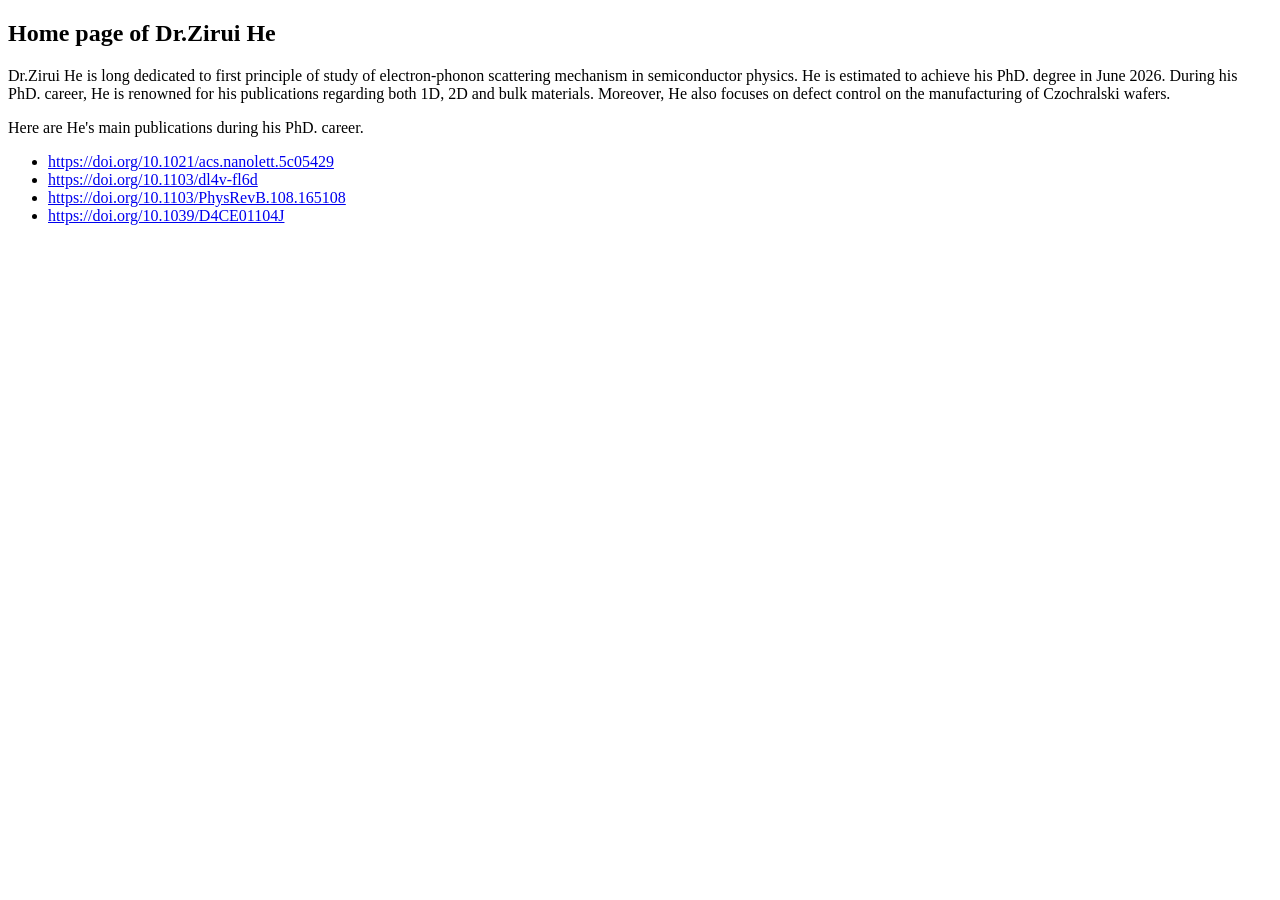
==== zirui/index.html @ 76c14473 "更新 index.html 和 zirui/index.html" ====
<!DOCTYPE html>
<html lang="en">

<head>
    <meta charset="UTF-8">
    <meta name="viewport" content="width=device-width, initial-scale=1.0">
    <title>Home Page of Dr.Zirui He</title>
    <link rel="stylesheet" href="/workspaces/noleft.github.io/style.css">
</head>

<body>
    <h2>
        Home page of Dr.Zirui He
    </h2>
    <p class="left">Dr.Zirui He is long dedicated to first principle of study of electron-phonon scattering mechanism
        in semiconductor physics. He is estimated to achieve his PhD. degree in June 2026. During his PhD. career, He is
        renowned for his
        publications regarding both 1D, 2D and bulk materials. Moreover, He also focuses on defect control on the
        manufacturing of Czochralski wafers.</p>

    <p class="left">Here are He's main publications during his PhD. career. </p>

    <ul>
        <li><a href="https://doi.org/10.1021/acs.nanolett.5c05429"
                target="_blank">https://doi.org/10.1021/acs.nanolett.5c05429</a>
        </li>

        <li><a href="https://doi.org/10.1103/dl4v-fl6d" target="_blank">https://doi.org/10.1103/dl4v-fl6d</a>
        </li>

        <li><a href="https://doi.org/10.1103/PhysRevB.108.165108"
                target="_blank">https://doi.org/10.1103/PhysRevB.108.165108</a>
        </li>

        <li><a href="https://doi.org/10.1039/D4CE01104J" target="_blank">https://doi.org/10.1039/D4CE01104J</a>
        </li>
    </ul>

</body>

</html>
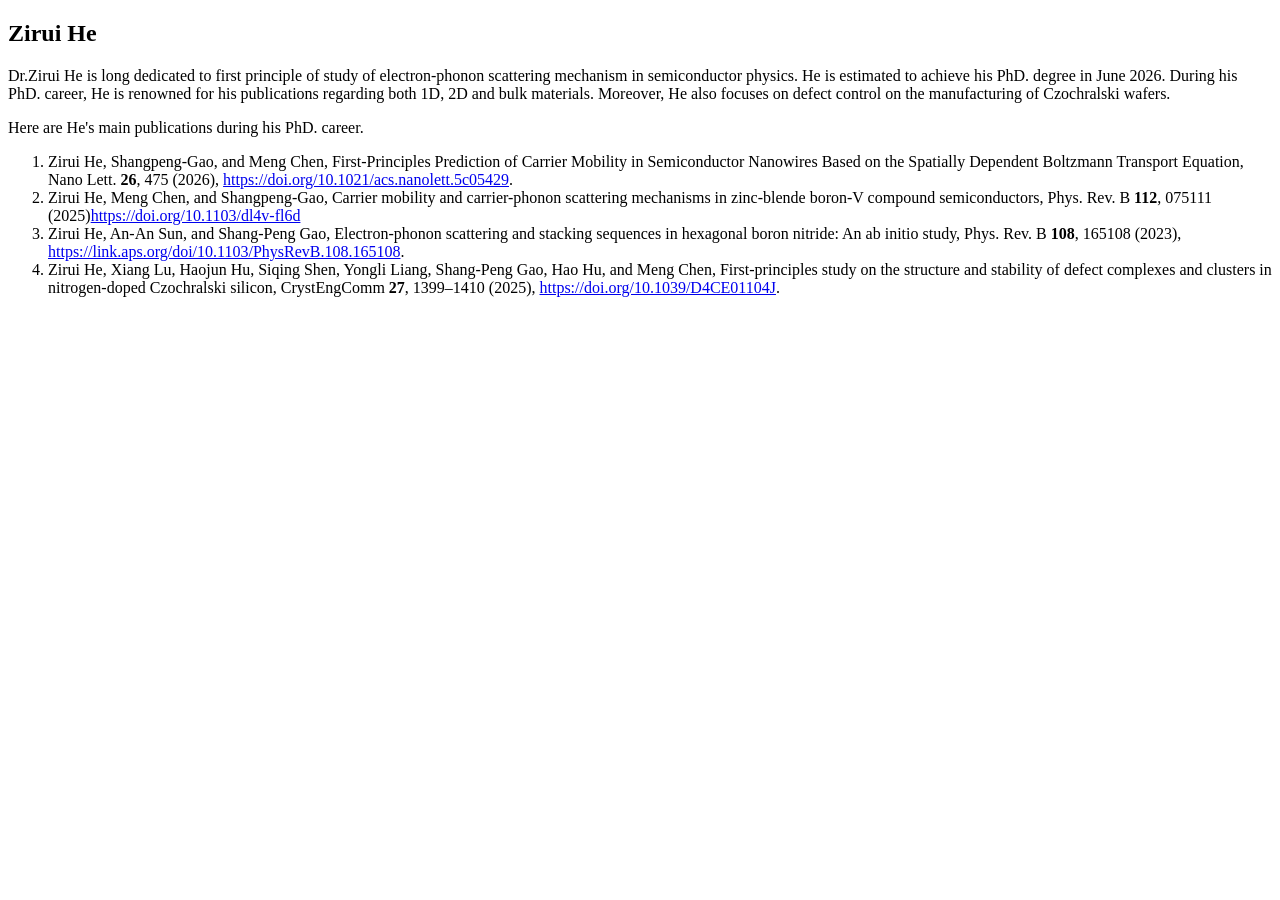
==== commit 4c23dae3: "123" ====
--- a/zirui/index.html
+++ b/zirui/index.html
@@ -4,13 +4,13 @@
 <head>
     <meta charset="UTF-8">
     <meta name="viewport" content="width=device-width, initial-scale=1.0">
-    <title>Home Page of Dr.Zirui He</title>
+    <title>Zirui He</title>
     <link rel="stylesheet" href="/workspaces/noleft.github.io/style.css">
 </head>
 
 <body>
     <h2>
-        Home page of Dr.Zirui He
+        Zirui He
     </h2>
     <p class="left">Dr.Zirui He is long dedicated to first principle of study of electron-phonon scattering mechanism
         in semiconductor physics. He is estimated to achieve his PhD. degree in June 2026. During his PhD. career, He is
@@ -20,21 +20,23 @@
 
     <p class="left">Here are He's main publications during his PhD. career. </p>
 
-    <ul>
-        <li><a href="https://doi.org/10.1021/acs.nanolett.5c05429"
-                target="_blank">https://doi.org/10.1021/acs.nanolett.5c05429</a>
+    <ol>
+        <li>Zirui He, Shangpeng-Gao, and Meng Chen, First-Principles Prediction of Carrier Mobility in Semiconductor
+            Nanowires Based on the Spatially Dependent Boltzmann Transport Equation, Nano Lett. <b>26</b>, 475 (2026),
+            <a href="https://doi.org/10.1021/acs.nanolett.5c05429"
+                target="_blank">https://doi.org/10.1021/acs.nanolett.5c05429</a>.
         </li>
 
-        <li><a href="https://doi.org/10.1103/dl4v-fl6d" target="_blank">https://doi.org/10.1103/dl4v-fl6d</a>
+        <li>Zirui He, Meng Chen, and Shangpeng-Gao, Carrier mobility and carrier-phonon scattering mechanisms in
+            zinc-blende boron-V compound semiconductors, Phys. Rev. B <b>112</b>, 075111 (2025)<a
+                href="https://doi.org/10.1103/dl4v-fl6d" target="_blank">https://doi.org/10.1103/dl4v-fl6d</a>
         </li>
 
-        <li><a href="https://doi.org/10.1103/PhysRevB.108.165108"
-                target="_blank">https://doi.org/10.1103/PhysRevB.108.165108</a>
+        <li>Zirui He, An-An Sun, and Shang-Peng Gao, Electron-phonon scattering and stacking sequences in hexagonal boron nitride: An ab initio study, Phys. Rev. B <b>108</b>, 165108 (2023), <a href="https://link.aps.org/doi/10.1103/PhysRevB.108.165108" target="_blank">https://link.aps.org/doi/10.1103/PhysRevB.108.165108</a>.
         </li>
 
-        <li><a href="https://doi.org/10.1039/D4CE01104J" target="_blank">https://doi.org/10.1039/D4CE01104J</a>
-        </li>
-    </ul>
+        <li>Zirui He, Xiang Lu, Haojun Hu, Siqing Shen, Yongli Liang, Shang-Peng Gao, Hao Hu, and Meng Chen, First-principles study on the structure and stability of defect complexes and clusters in nitrogen-doped Czochralski silicon, CrystEngComm <b>27</b>, 1399–1410 (2025), <a href="https://doi.org/10.1039/D4CE01104J" target="_blank">https://doi.org/10.1039/D4CE01104J</a>.</li>
+    </ol>
 
 </body>
 
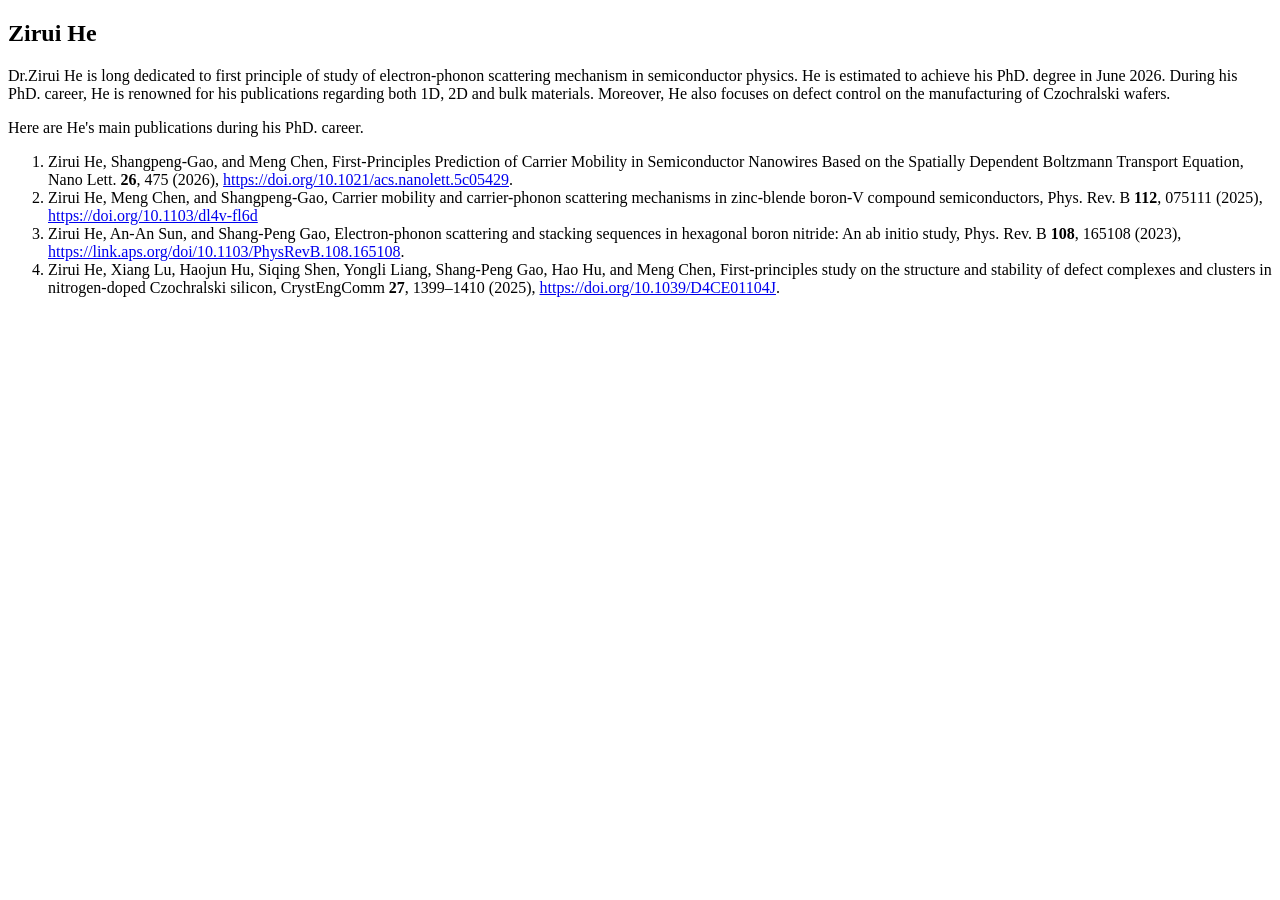
==== commit 7949d661: "123" ====
--- a/zirui/index.html
+++ b/zirui/index.html
@@ -5,7 +5,7 @@
     <meta charset="UTF-8">
     <meta name="viewport" content="width=device-width, initial-scale=1.0">
     <title>Zirui He</title>
-    <link rel="stylesheet" href="/workspaces/noleft.github.io/style.css">
+    <link rel="stylesheet" href="main/style.css">
 </head>
 
 <body>
@@ -28,7 +28,7 @@
         </li>
 
         <li>Zirui He, Meng Chen, and Shangpeng-Gao, Carrier mobility and carrier-phonon scattering mechanisms in
-            zinc-blende boron-V compound semiconductors, Phys. Rev. B <b>112</b>, 075111 (2025)<a
+            zinc-blende boron-V compound semiconductors, Phys. Rev. B <b>112</b>, 075111 (2025), <a
                 href="https://doi.org/10.1103/dl4v-fl6d" target="_blank">https://doi.org/10.1103/dl4v-fl6d</a>
         </li>
 
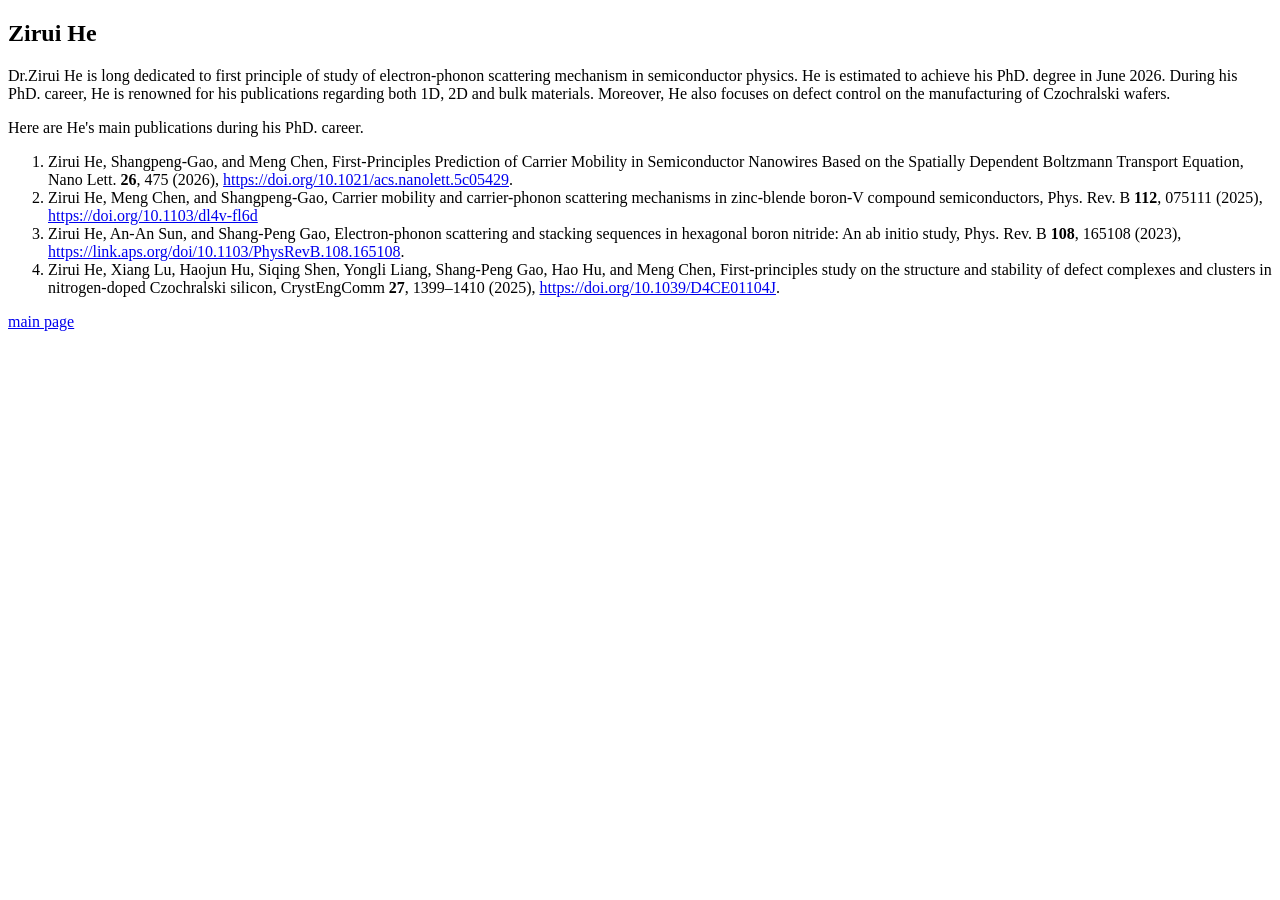
==== commit af8473ee: "321" ====
--- a/zirui/index.html
+++ b/zirui/index.html
@@ -38,6 +38,9 @@
         <li>Zirui He, Xiang Lu, Haojun Hu, Siqing Shen, Yongli Liang, Shang-Peng Gao, Hao Hu, and Meng Chen, First-principles study on the structure and stability of defect complexes and clusters in nitrogen-doped Czochralski silicon, CrystEngComm <b>27</b>, 1399–1410 (2025), <a href="https://doi.org/10.1039/D4CE01104J" target="_blank">https://doi.org/10.1039/D4CE01104J</a>.</li>
     </ol>
 
+    <div class="back-to-main">
+        <a href="../index.html" aria-label="main page">main page</a>
+    </div>
 </body>
 
 </html>
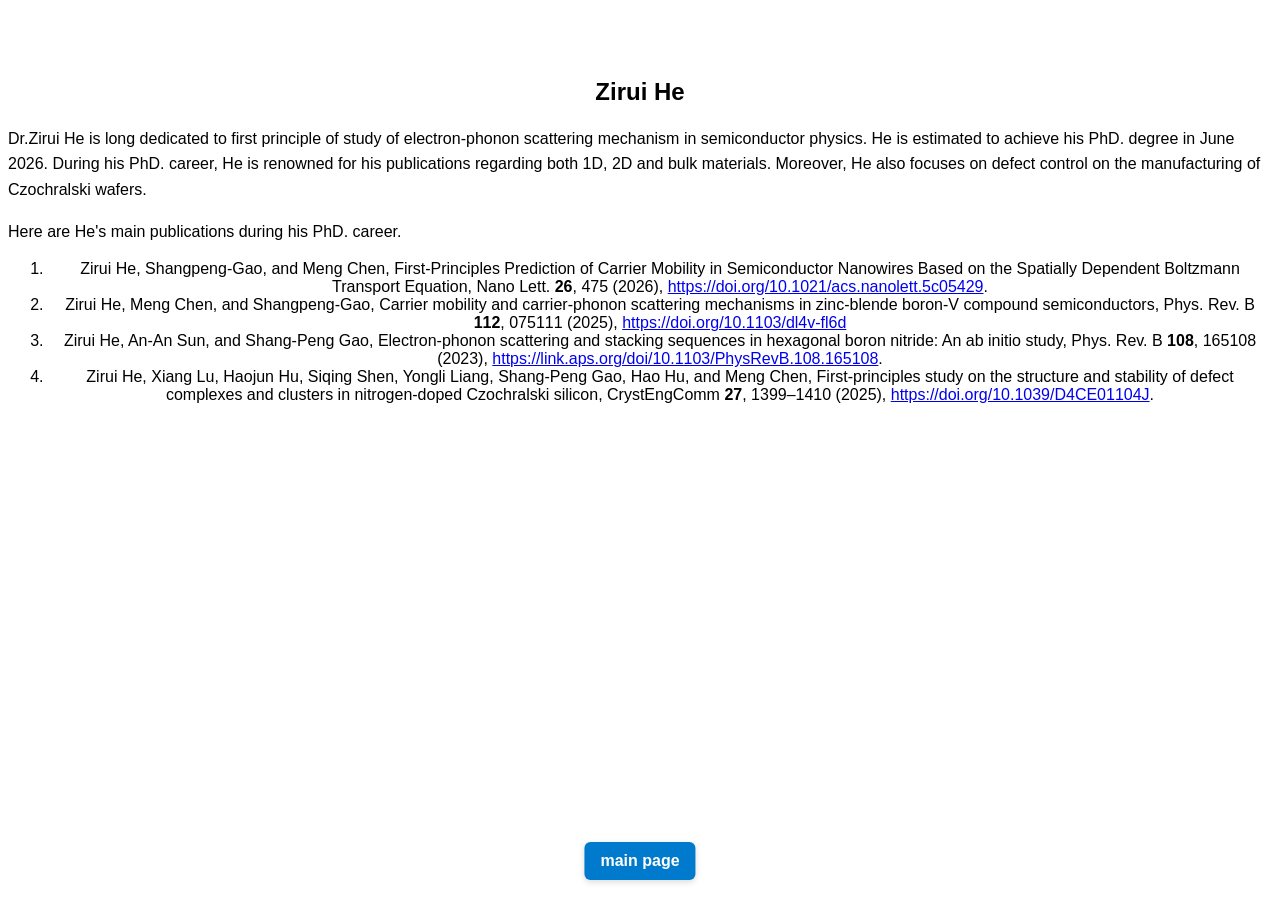
==== commit 0f4e6c7b: "change" ====
--- a/zirui/index.html
+++ b/zirui/index.html
@@ -5,7 +5,7 @@
     <meta charset="UTF-8">
     <meta name="viewport" content="width=device-width, initial-scale=1.0">
     <title>Zirui He</title>
-    <link rel="stylesheet" href="main/style.css">
+    <link rel="stylesheet" href="../style.css">
 </head>
 
 <body>
@@ -32,10 +32,16 @@
                 href="https://doi.org/10.1103/dl4v-fl6d" target="_blank">https://doi.org/10.1103/dl4v-fl6d</a>
         </li>
 
-        <li>Zirui He, An-An Sun, and Shang-Peng Gao, Electron-phonon scattering and stacking sequences in hexagonal boron nitride: An ab initio study, Phys. Rev. B <b>108</b>, 165108 (2023), <a href="https://link.aps.org/doi/10.1103/PhysRevB.108.165108" target="_blank">https://link.aps.org/doi/10.1103/PhysRevB.108.165108</a>.
+        <li>Zirui He, An-An Sun, and Shang-Peng Gao, Electron-phonon scattering and stacking sequences in hexagonal
+            boron nitride: An ab initio study, Phys. Rev. B <b>108</b>, 165108 (2023), <a
+                href="https://link.aps.org/doi/10.1103/PhysRevB.108.165108"
+                target="_blank">https://link.aps.org/doi/10.1103/PhysRevB.108.165108</a>.
         </li>
 
-        <li>Zirui He, Xiang Lu, Haojun Hu, Siqing Shen, Yongli Liang, Shang-Peng Gao, Hao Hu, and Meng Chen, First-principles study on the structure and stability of defect complexes and clusters in nitrogen-doped Czochralski silicon, CrystEngComm <b>27</b>, 1399–1410 (2025), <a href="https://doi.org/10.1039/D4CE01104J" target="_blank">https://doi.org/10.1039/D4CE01104J</a>.</li>
+        <li>Zirui He, Xiang Lu, Haojun Hu, Siqing Shen, Yongli Liang, Shang-Peng Gao, Hao Hu, and Meng Chen,
+            First-principles study on the structure and stability of defect complexes and clusters in nitrogen-doped
+            Czochralski silicon, CrystEngComm <b>27</b>, 1399–1410 (2025), <a href="https://doi.org/10.1039/D4CE01104J"
+                target="_blank">https://doi.org/10.1039/D4CE01104J</a>.</li>
     </ol>
 
     <div class="back-to-main">
--- a/style.css
+++ b/style.css
@@ -0,0 +1,77 @@
+body {
+    background-color: #ffffff;
+    /* 背景灰白 */
+    text-align: center;
+    /* 文字居中 */
+    font-family: "Arial", sans-serif;
+    /* 字体 */
+    padding-top: 50px;
+}
+
+h1 {
+    color: #ff5722;
+    /* 标题橙色 */
+}
+
+button {
+    padding: 10px 20px;
+    background-color: #007BFF;
+    color: white;
+    border: none;
+    border-radius: 5px;
+}
+
+.justify {
+    text-align: justify;
+    /* 核心属性：开启两端对齐 */
+    line-height: 1.6;
+    /* 建议：配合适当的行高，阅读体验更好 */
+}
+
+.left {
+    text-align: left;
+    /* 核心属性：强制左对齐 */
+    line-height: 1.6;
+}
+/* 可移至 main/style.css */
+.back-to-main {
+    position: fixed;
+    bottom: max(20px, env(safe-area-inset-bottom));
+    left: 50%;
+    transform: translateX(-50%);
+    z-index: 1000;
+    pointer-events: auto;
+}
+
+.back-to-main a {
+    display: inline-block;
+    background: #007acc;
+    color: #fff;
+    text-decoration: none;
+    padding: 10px 16px;
+    border-radius: 6px;
+    font-weight: 600;
+    box-shadow: 0 2px 6px rgba(0,0,0,0.15);
+    transition: background .15s ease, transform .08s ease;
+    cursor: pointer;
+}
+
+.back-to-main a:hover,
+.back-to-main a:active {
+    background: #005fa3;
+    transform: translateY(-1px);
+}
+
+.back-to-main a:focus,
+.back-to-main a:focus-visible {
+    outline: 3px solid rgba(0,122,204,0.25);
+    outline-offset: 2px;
+}
+
+/* 小屏幕时适当缩小按钮 */
+@media (max-width: 420px) {
+    .back-to-main a {
+        padding: 8px 12px;
+        font-size: 14px;
+    }
+}
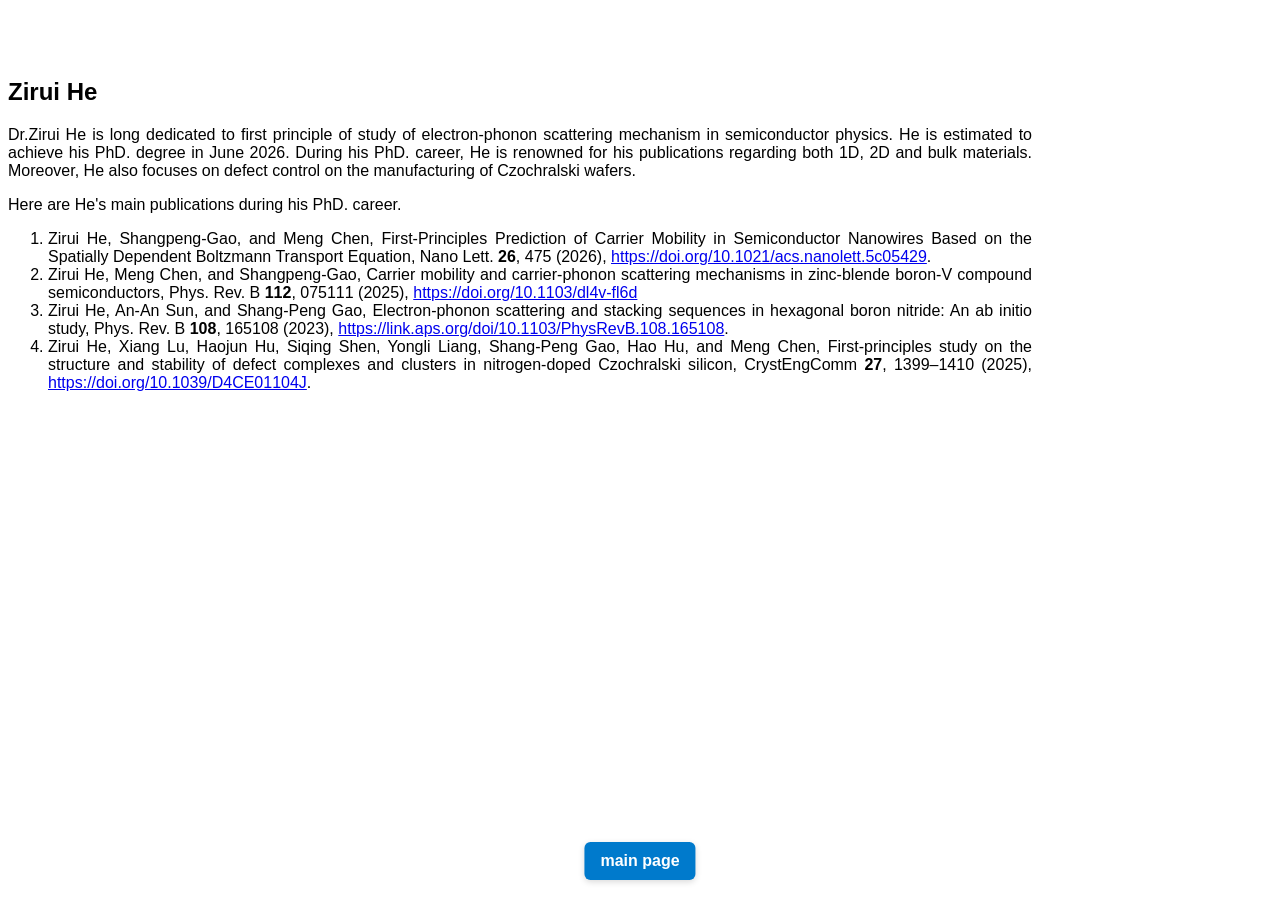
==== commit c2992248: "123" ====
--- a/zirui/index.html
+++ b/zirui/index.html
@@ -3,7 +3,7 @@
 
 <head>
     <meta charset="UTF-8">
-    <meta name="viewport" content="width=device-width, initial-scale=1.0">
+    <meta name="viewport" content=" initial-scale=1.0">
     <title>Zirui He</title>
     <link rel="stylesheet" href="../style.css">
 </head>
@@ -12,13 +12,13 @@
     <h2>
         Zirui He
     </h2>
-    <p class="left">Dr.Zirui He is long dedicated to first principle of study of electron-phonon scattering mechanism
+    <p>Dr.Zirui He is long dedicated to first principle of study of electron-phonon scattering mechanism
         in semiconductor physics. He is estimated to achieve his PhD. degree in June 2026. During his PhD. career, He is
         renowned for his
         publications regarding both 1D, 2D and bulk materials. Moreover, He also focuses on defect control on the
         manufacturing of Czochralski wafers.</p>
 
-    <p class="left">Here are He's main publications during his PhD. career. </p>
+    <p>Here are He's main publications during his PhD. career. </p>
 
     <ol>
         <li>Zirui He, Shangpeng-Gao, and Meng Chen, First-Principles Prediction of Carrier Mobility in Semiconductor
--- a/style.css
+++ b/style.css
@@ -1,11 +1,12 @@
 body {
     background-color: #ffffff;
     /* 背景灰白 */
-    text-align: center;
+    text-align: justify;
     /* 文字居中 */
     font-family: "Arial", sans-serif;
     /* 字体 */
     padding-top: 50px;
+    width: 80%;
 }
 
 h1 {
@@ -33,6 +34,7 @@
     /* 核心属性：强制左对齐 */
     line-height: 1.6;
 }
+
 /* 可移至 main/style.css */
 .back-to-main {
     position: fixed;
@@ -51,7 +53,7 @@
     padding: 10px 16px;
     border-radius: 6px;
     font-weight: 600;
-    box-shadow: 0 2px 6px rgba(0,0,0,0.15);
+    box-shadow: 0 2px 6px rgba(0, 0, 0, 0.15);
     transition: background .15s ease, transform .08s ease;
     cursor: pointer;
 }
@@ -64,7 +66,7 @@
 
 .back-to-main a:focus,
 .back-to-main a:focus-visible {
-    outline: 3px solid rgba(0,122,204,0.25);
+    outline: 3px solid rgba(0, 122, 204, 0.25);
     outline-offset: 2px;
 }
 
@@ -74,4 +76,4 @@
         padding: 8px 12px;
         font-size: 14px;
     }
-}
+}
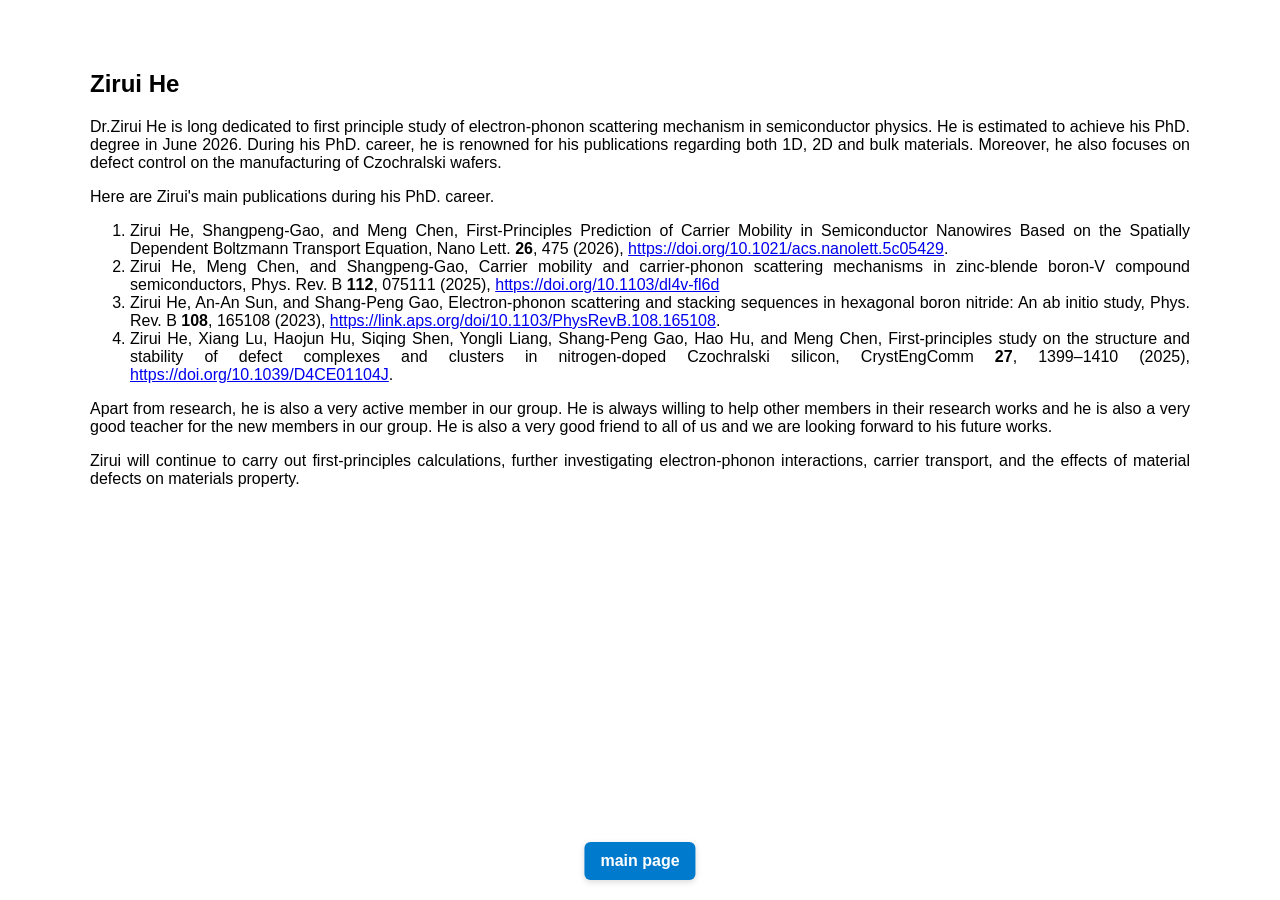
==== commit 645852be: "123" ====
--- a/zirui/index.html
+++ b/zirui/index.html
@@ -12,13 +12,13 @@
     <h2>
         Zirui He
     </h2>
-    <p>Dr.Zirui He is long dedicated to first principle of study of electron-phonon scattering mechanism
-        in semiconductor physics. He is estimated to achieve his PhD. degree in June 2026. During his PhD. career, He is
+    <p>Dr.Zirui He is long dedicated to first principle study of electron-phonon scattering mechanism
+        in semiconductor physics. He is estimated to achieve his PhD. degree in June 2026. During his PhD. career, he is
         renowned for his
-        publications regarding both 1D, 2D and bulk materials. Moreover, He also focuses on defect control on the
+        publications regarding both 1D, 2D and bulk materials. Moreover, he also focuses on defect control on the
         manufacturing of Czochralski wafers.</p>
 
-    <p>Here are He's main publications during his PhD. career. </p>
+    <p>Here are Zirui's main publications during his PhD. career. </p>
 
     <ol>
         <li>Zirui He, Shangpeng-Gao, and Meng Chen, First-Principles Prediction of Carrier Mobility in Semiconductor
@@ -44,6 +44,14 @@
                 target="_blank">https://doi.org/10.1039/D4CE01104J</a>.</li>
     </ol>
 
+    <p>
+        Apart from research, he is also a very active member in our group. He is always willing to help other members in their research works and he is also a very good teacher for the new members in our group. He is also a very good friend to all of us and we are looking forward to his future works.
+    </p>
+    <p>
+        Zirui will continue to carry out first-principles calculations, further investigating electron-phonon interactions, carrier transport, and the effects of material defects on materials property.
+    </p>
+
+
     <div class="back-to-main">
         <a href="../index.html" aria-label="main page">main page</a>
     </div>
--- a/style.css
+++ b/style.css
@@ -6,7 +6,10 @@
     font-family: "Arial", sans-serif;
     /* 字体 */
     padding-top: 50px;
-    width: 80%;
+    margin: 0 auto; /* 水平居中 */
+    max-width: 1100px; /* 可选：在大屏幕限制最大宽度 */
+    box-sizing: border-box; /* 使 padding 包含在宽度内 */
+    min-width: 320px; /* 可选：防止过窄 */
 }
 
 h1 {
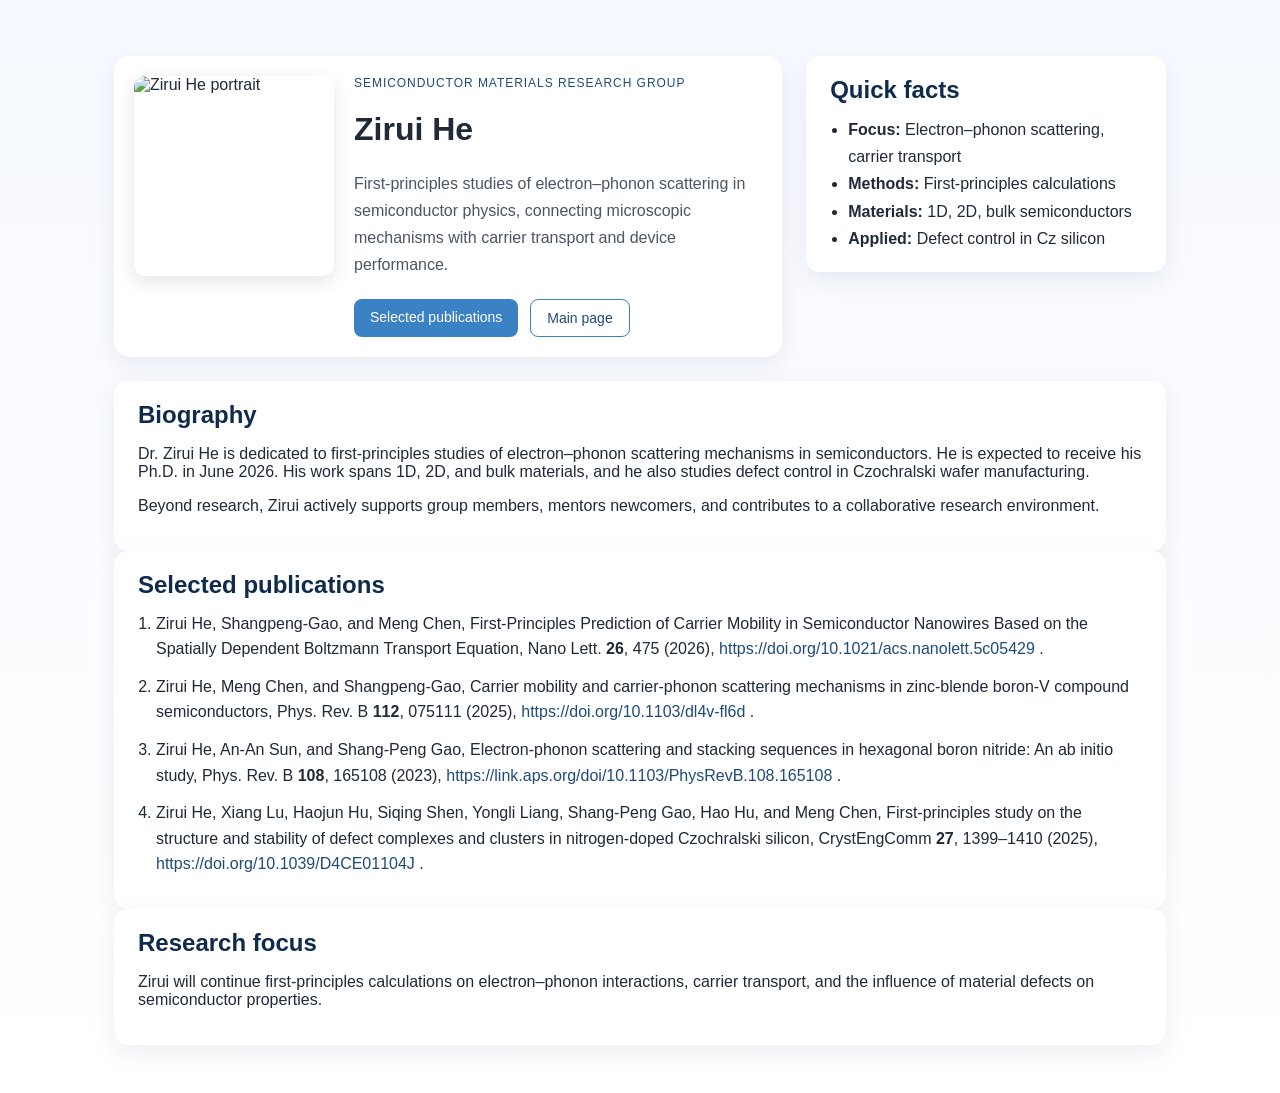
==== commit ffff7a9e: "Update profile page structure and content Refactored the structure of the profile page to improve la" ====
--- a/zirui/index.html
+++ b/zirui/index.html
@@ -1,60 +1,98 @@
 <!DOCTYPE html>
 <html lang="en">
-
 <head>
-    <meta charset="UTF-8">
-    <meta name="viewport" content=" initial-scale=1.0">
+    <meta charset="UTF-8" />
+    <meta name="viewport" content="initial-scale=1.0" />
     <title>Zirui He</title>
-    <link rel="stylesheet" href="../style.css">
+    <link rel="stylesheet" href="../style.css" />
 </head>
 
 <body>
-    <h2>
-        Zirui He
-    </h2>
-    <p>Dr.Zirui He is long dedicated to first principle study of electron-phonon scattering mechanism
-        in semiconductor physics. He is estimated to achieve his PhD. degree in June 2026. During his PhD. career, he is
-        renowned for his
-        publications regarding both 1D, 2D and bulk materials. Moreover, he also focuses on defect control on the
-        manufacturing of Czochralski wafers.</p>
+    <header class="profile-header">
+        <div class="profile-card">
+            <img src="1.jpeg" alt="Zirui He portrait" />
+            <div>
+                <p class="eyebrow">Semiconductor Materials Research Group</p>
+                <h1>Zirui He</h1>
+                <p class="lead">
+                    First-principles studies of electron–phonon scattering in semiconductor physics,
+                    connecting microscopic mechanisms with carrier transport and device performance.
+                </p>
+                <div class="hero-actions">
+                    <a class="btn" href="#publications">Selected publications</a>
+                    <a class="btn ghost" href="../index.html">Main page</a>
+                </div>
+            </div>
+        </div>
 
-    <p>Here are Zirui's main publications during his PhD. career. </p>
+        <aside class="profile-facts card">
+            <h2>Quick facts</h2>
+            <ul class="facts-list">
+                <li><strong>Focus:</strong> Electron–phonon scattering, carrier transport</li>
+                <li><strong>Methods:</strong> First-principles calculations</li>
+                <li><strong>Materials:</strong> 1D, 2D, bulk semiconductors</li>
+                <li><strong>Applied:</strong> Defect control in Cz silicon</li>
+            </ul>
+        </aside>
+    </header>
 
-    <ol>
-        <li>Zirui He, Shangpeng-Gao, and Meng Chen, First-Principles Prediction of Carrier Mobility in Semiconductor
-            Nanowires Based on the Spatially Dependent Boltzmann Transport Equation, Nano Lett. <b>26</b>, 475 (2026),
-            <a href="https://doi.org/10.1021/acs.nanolett.5c05429"
-                target="_blank">https://doi.org/10.1021/acs.nanolett.5c05429</a>.
-        </li>
+    <main class="content">
+        <section class="card">
+            <h2>Biography</h2>
+            <p>
+                Dr. Zirui He is dedicated to first-principles studies of electron–phonon scattering mechanisms in
+                semiconductors. He is expected to receive his Ph.D. in June 2026. His work spans 1D, 2D, and bulk
+                materials, and he also studies defect control in Czochralski wafer manufacturing.
+            </p>
+            <p>
+                Beyond research, Zirui actively supports group members, mentors newcomers, and contributes to a
+                collaborative research environment.
+            </p>
+        </section>
 
-        <li>Zirui He, Meng Chen, and Shangpeng-Gao, Carrier mobility and carrier-phonon scattering mechanisms in
-            zinc-blende boron-V compound semiconductors, Phys. Rev. B <b>112</b>, 075111 (2025), <a
-                href="https://doi.org/10.1103/dl4v-fl6d" target="_blank">https://doi.org/10.1103/dl4v-fl6d</a>
-        </li>
+        <section id="publications" class="card">
+            <h2>Selected publications</h2>
+            <ol class="pub-list">
+                <li>
+                    Zirui He, Shangpeng-Gao, and Meng Chen, First-Principles Prediction of Carrier Mobility in
+                    Semiconductor Nanowires Based on the Spatially Dependent Boltzmann Transport Equation, Nano Lett.
+                    <b>26</b>, 475 (2026),
+                    <a href="https://doi.org/10.1021/acs.nanolett.5c05429" target="_blank" rel="noreferrer">
+                        https://doi.org/10.1021/acs.nanolett.5c05429
+                    </a>.
+                </li>
+                <li>
+                    Zirui He, Meng Chen, and Shangpeng-Gao, Carrier mobility and carrier-phonon scattering mechanisms in
+                    zinc-blende boron-V compound semiconductors, Phys. Rev. B <b>112</b>, 075111 (2025),
+                    <a href="https://doi.org/10.1103/dl4v-fl6d" target="_blank" rel="noreferrer">
+                        https://doi.org/10.1103/dl4v-fl6d
+                    </a>.
+                </li>
+                <li>
+                    Zirui He, An-An Sun, and Shang-Peng Gao, Electron-phonon scattering and stacking sequences in
+                    hexagonal boron nitride: An ab initio study, Phys. Rev. B <b>108</b>, 165108 (2023),
+                    <a href="https://link.aps.org/doi/10.1103/PhysRevB.108.165108" target="_blank" rel="noreferrer">
+                        https://link.aps.org/doi/10.1103/PhysRevB.108.165108
+                    </a>.
+                </li>
+                <li>
+                    Zirui He, Xiang Lu, Haojun Hu, Siqing Shen, Yongli Liang, Shang-Peng Gao, Hao Hu, and Meng Chen,
+                    First-principles study on the structure and stability of defect complexes and clusters in
+                    nitrogen-doped Czochralski silicon, CrystEngComm <b>27</b>, 1399–1410 (2025),
+                    <a href="https://doi.org/10.1039/D4CE01104J" target="_blank" rel="noreferrer">
+                        https://doi.org/10.1039/D4CE01104J
+                    </a>.
+                </li>
+            </ol>
+        </section>
 
-        <li>Zirui He, An-An Sun, and Shang-Peng Gao, Electron-phonon scattering and stacking sequences in hexagonal
-            boron nitride: An ab initio study, Phys. Rev. B <b>108</b>, 165108 (2023), <a
-                href="https://link.aps.org/doi/10.1103/PhysRevB.108.165108"
-                target="_blank">https://link.aps.org/doi/10.1103/PhysRevB.108.165108</a>.
-        </li>
-
-        <li>Zirui He, Xiang Lu, Haojun Hu, Siqing Shen, Yongli Liang, Shang-Peng Gao, Hao Hu, and Meng Chen,
-            First-principles study on the structure and stability of defect complexes and clusters in nitrogen-doped
-            Czochralski silicon, CrystEngComm <b>27</b>, 1399–1410 (2025), <a href="https://doi.org/10.1039/D4CE01104J"
-                target="_blank">https://doi.org/10.1039/D4CE01104J</a>.</li>
-    </ol>
-
-    <p>
-        Apart from research, he is also a very active member in our group. He is always willing to help other members in their research works and he is also a very good teacher for the new members in our group. He is also a very good friend to all of us and we are looking forward to his future works.
-    </p>
-    <p>
-        Zirui will continue to carry out first-principles calculations, further investigating electron-phonon interactions, carrier transport, and the effects of material defects on materials property.
-    </p>
-
-
-    <div class="back-to-main">
-        <a href="../index.html" aria-label="main page">main page</a>
-    </div>
+        <section class="card">
+            <h2>Research focus</h2>
+            <p>
+                Zirui will continue first-principles calculations on electron–phonon interactions, carrier transport,
+                and the influence of material defects on semiconductor properties.
+            </p>
+        </section>
+    </main>
 </body>
-
-</html>+</html>
--- a/style.css
+++ b/style.css
@@ -1,82 +1,212 @@
+:root {
+    --blue-900: #0f2a4a;
+    --blue-700: #1e4b7a;
+    --blue-500: #3b82c4;
+    --blue-100: #eaf3ff;
+    --blue-50: #f6f9ff;
+    --gray-800: #1f2937;
+    --gray-600: #4b5563;
+    --white: #ffffff;
+}
+
+* {
+    box-sizing: border-box;
+}
+
 body {
-    background-color: #ffffff;
-    /* 背景灰白 */
-    text-align: justify;
-    /* 文字居中 */
-    font-family: "Arial", sans-serif;
-    /* 字体 */
-    padding-top: 50px;
-    margin: 0 auto; /* 水平居中 */
-    max-width: 1100px; /* 可选：在大屏幕限制最大宽度 */
-    box-sizing: border-box; /* 使 padding 包含在宽度内 */
-    min-width: 320px; /* 可选：防止过窄 */
-}
-
-h1 {
-    color: #ff5722;
-    /* 标题橙色 */
-}
-
-button {
-    padding: 10px 20px;
-    background-color: #007BFF;
-    color: white;
-    border: none;
-    border-radius: 5px;
-}
-
-.justify {
-    text-align: justify;
-    /* 核心属性：开启两端对齐 */
+    margin: 0;
+    font-family: "Inter", "Helvetica Neue", Arial, sans-serif;
+    color: var(--gray-800);
+    background: linear-gradient(180deg, var(--blue-50), var(--white));
+}
+
+.hero {
+    max-width: 1100px;
+    margin: 0 auto;
+    padding: 56px 24px 32px;
+    display: grid;
+    grid-template-columns: 1.1fr 0.9fr;
+    gap: 32px;
+    align-items: center;
+}
+
+.hero-text h1 {
+    font-size: 36px;
+    line-height: 1.2;
+    margin: 8px 0 12px;
+    color: var(--blue-900);
+}
+
+.eyebrow {
+    letter-spacing: 0.08em;
+    text-transform: uppercase;
+    font-size: 12px;
+    color: var(--blue-700);
+    margin: 0 0 8px;
+}
+
+.lead {
+    font-size: 16px;
+    line-height: 1.7;
+    color: var(--gray-600);
+    margin: 0 0 20px;
+}
+
+.hero-actions {
+    display: flex;
+    gap: 12px;
+    flex-wrap: wrap;
+}
+
+.btn {
+    display: inline-block;
+    background: var(--blue-500);
+    color: var(--white);
+    padding: 10px 16px;
+    border-radius: 8px;
+    text-decoration: none;
+    font-size: 14px;
+}
+
+.btn.ghost {
+    background: transparent;
+    color: var(--blue-700);
+    border: 1px solid var(--blue-500);
+}
+
+.hero-media img {
+    width: 100%;
+    border-radius: 14px;
+    box-shadow: 0 10px 30px rgba(15, 42, 74, 0.15);
+    object-fit: cover;
+}
+
+.content {
+    max-width: 1100px;
+    margin: 0 auto;
+    padding: 0 24px 48px;
+}
+
+.card {
+    background: var(--white);
+    border-radius: 14px;
+    padding: 20px 24px;
+    box-shadow: 0 8px 24px rgba(15, 42, 74, 0.08);
+}
+
+.card h2 {
+    margin: 0 0 12px;
+    color: var(--blue-900);
+}
+
+.member-list {
+    list-style: none;
+    padding: 0;
+    margin: 0;
+}
+
+.member-list a {
+    color: var(--blue-700);
+    text-decoration: none;
+}
+
+.member-list a:hover {
+    text-decoration: underline;
+}
+
+/* @media (max-width: 900px) {
+    .hero {
+        grid-template-columns: 1fr;
+    } */
+/* ...existing code... */
+.profile-hero {
+    max-width: 1100px;
+    margin: 0 auto;
+    padding: 56px 24px 32px;
+    display: grid;
+    grid-template-columns: 1.1fr 0.9fr;
+    gap: 32px;
+    align-items: center;
+}
+
+.profile-text h1 {
+    font-size: 36px;
+    line-height: 1.2;
+    margin: 8px 0 12px;
+    color: var(--blue-900);
+}
+
+.profile-media img {
+    width: 100%;
+    border-radius: 14px;
+    box-shadow: 0 10px 30px rgba(15, 42, 74, 0.15);
+    object-fit: cover;
+}
+
+.pub-list {
+    padding-left: 18px;
+    margin: 0;
+}
+
+.pub-list li {
+    margin-bottom: 12px;
     line-height: 1.6;
-    /* 建议：配合适当的行高，阅读体验更好 */
-}
-
-.left {
-    text-align: left;
-    /* 核心属性：强制左对齐 */
-    line-height: 1.6;
-}
-
-/* 可移至 main/style.css */
-.back-to-main {
-    position: fixed;
-    bottom: max(20px, env(safe-area-inset-bottom));
-    left: 50%;
-    transform: translateX(-50%);
-    z-index: 1000;
-    pointer-events: auto;
-}
-
-.back-to-main a {
-    display: inline-block;
-    background: #007acc;
-    color: #fff;
+}
+
+.pub-list a {
+    color: var(--blue-700);
     text-decoration: none;
-    padding: 10px 16px;
-    border-radius: 6px;
-    font-weight: 600;
-    box-shadow: 0 2px 6px rgba(0, 0, 0, 0.15);
-    transition: background .15s ease, transform .08s ease;
-    cursor: pointer;
-}
-
-.back-to-main a:hover,
-.back-to-main a:active {
-    background: #005fa3;
-    transform: translateY(-1px);
-}
-
-.back-to-main a:focus,
-.back-to-main a:focus-visible {
-    outline: 3px solid rgba(0, 122, 204, 0.25);
-    outline-offset: 2px;
-}
-
-/* 小屏幕时适当缩小按钮 */
-@media (max-width: 420px) {
-    .back-to-main a {
-        padding: 8px 12px;
-        font-size: 14px;
+}
+
+.pub-list a:hover {
+    text-decoration: underline;
+}
+
+/* ...existing code... */
+.profile-header {
+    max-width: 1100px;
+    margin: 0 auto;
+    padding: 56px 24px 24px;
+    display: grid;
+    grid-template-columns: 1.3fr 0.7fr;
+    gap: 24px;
+    align-items: start;
+}
+
+.profile-card {
+    display: grid;
+    grid-template-columns: 200px 1fr;
+    gap: 20px;
+    background: var(--white);
+    border-radius: 16px;
+    padding: 20px;
+    box-shadow: 0 8px 24px rgba(15, 42, 74, 0.08);
+}
+
+.profile-card img {
+    width: 100%;
+    aspect-ratio: 1 / 1;
+    border-radius: 12px;
+    object-fit: cover;
+    box-shadow: 0 6px 18px rgba(15, 42, 74, 0.12);
+}
+
+.profile-facts h2 {
+    margin-top: 0;
+}
+
+.facts-list {
+    margin: 0;
+    padding-left: 18px;
+    line-height: 1.7;
+}
+
+@media (max-width: 900px) {
+    .profile-header {
+        grid-template-columns: 1fr;
     }
-}+    .profile-card {
+        grid-template-columns: 1fr;
+    }
+}
+
